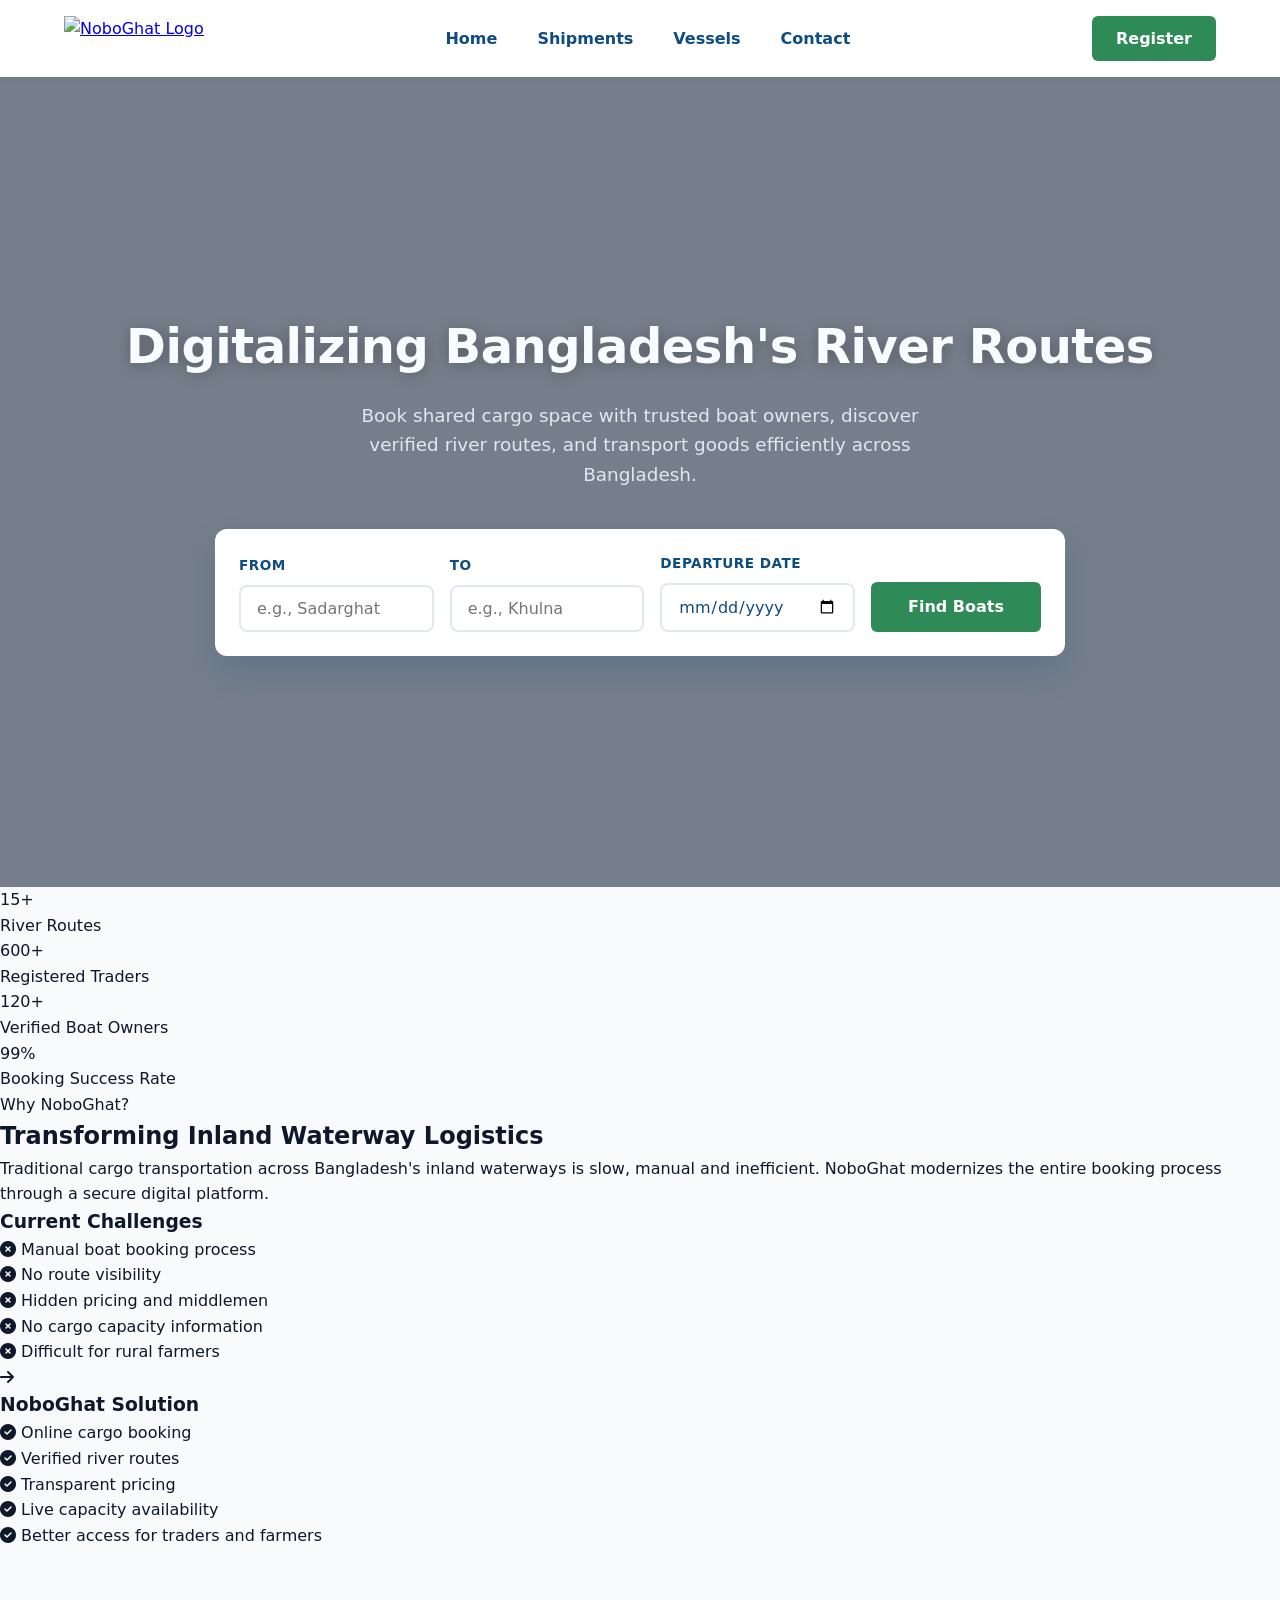
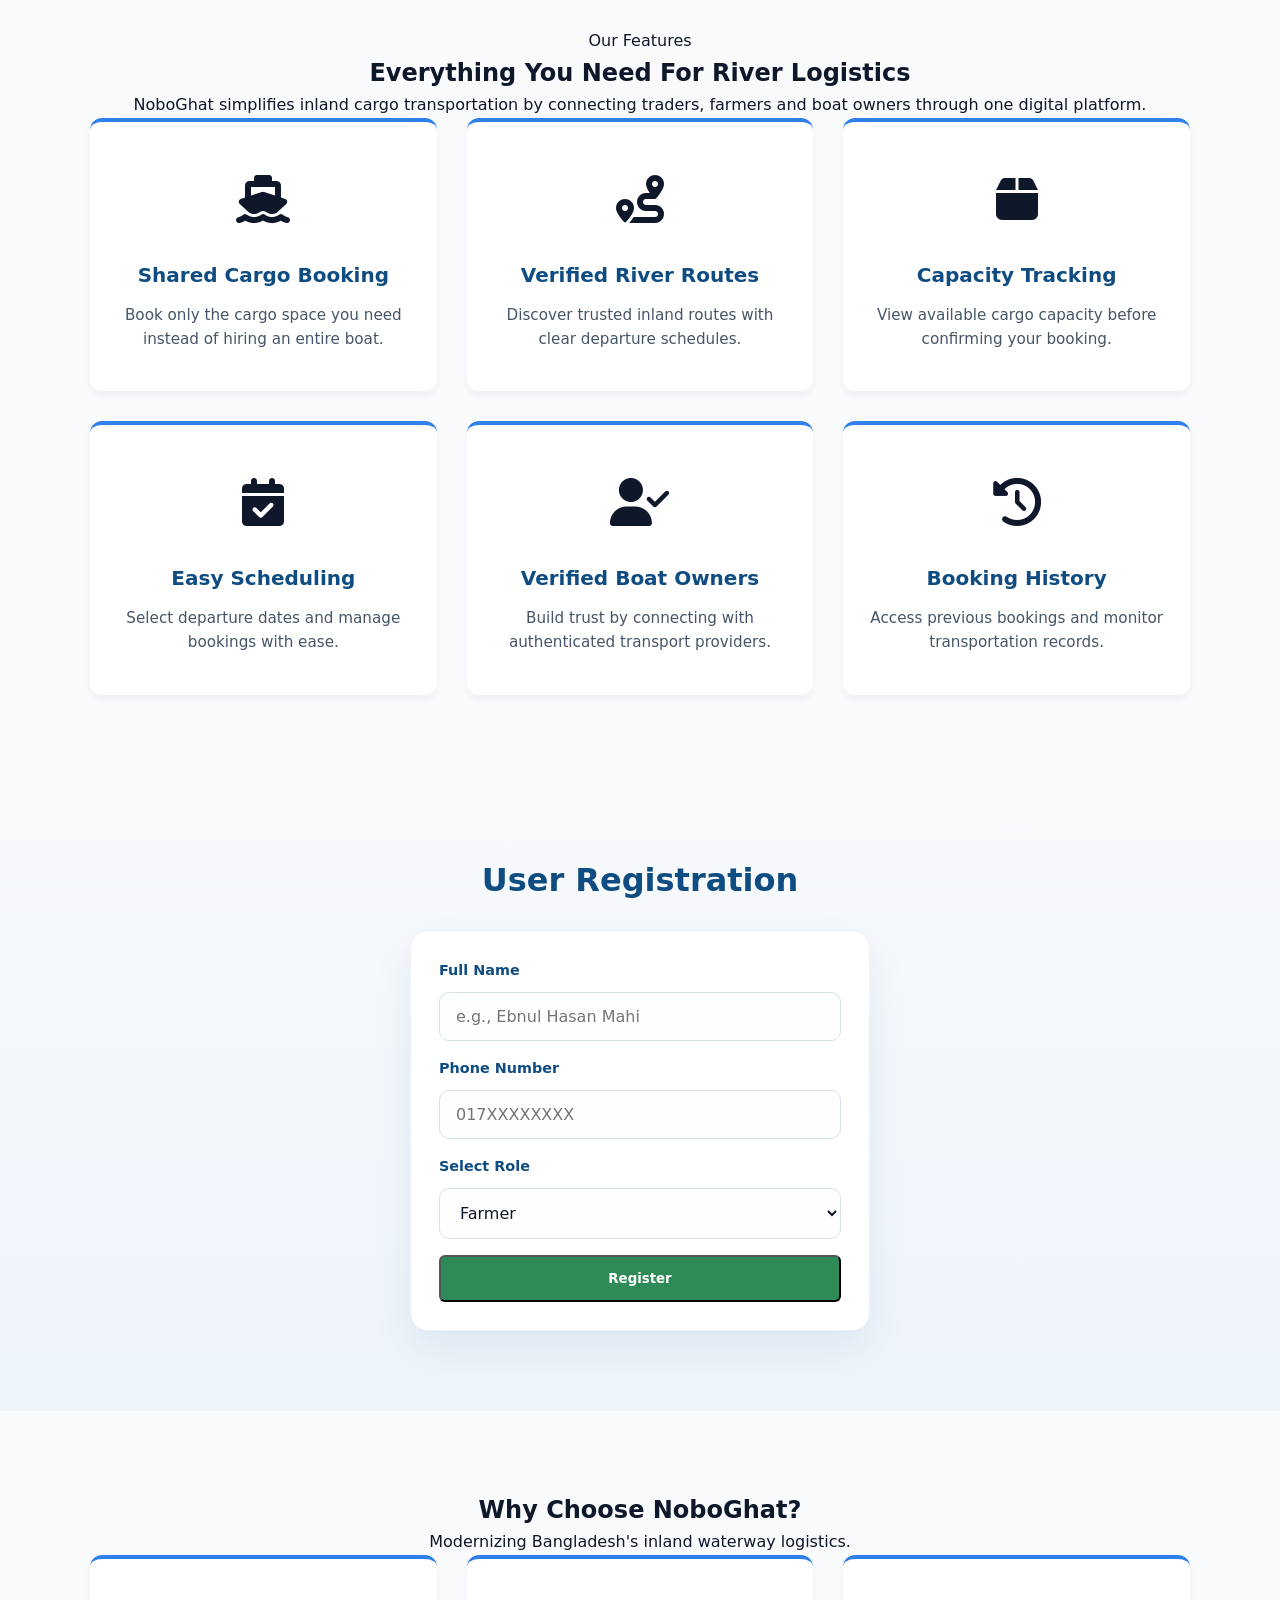
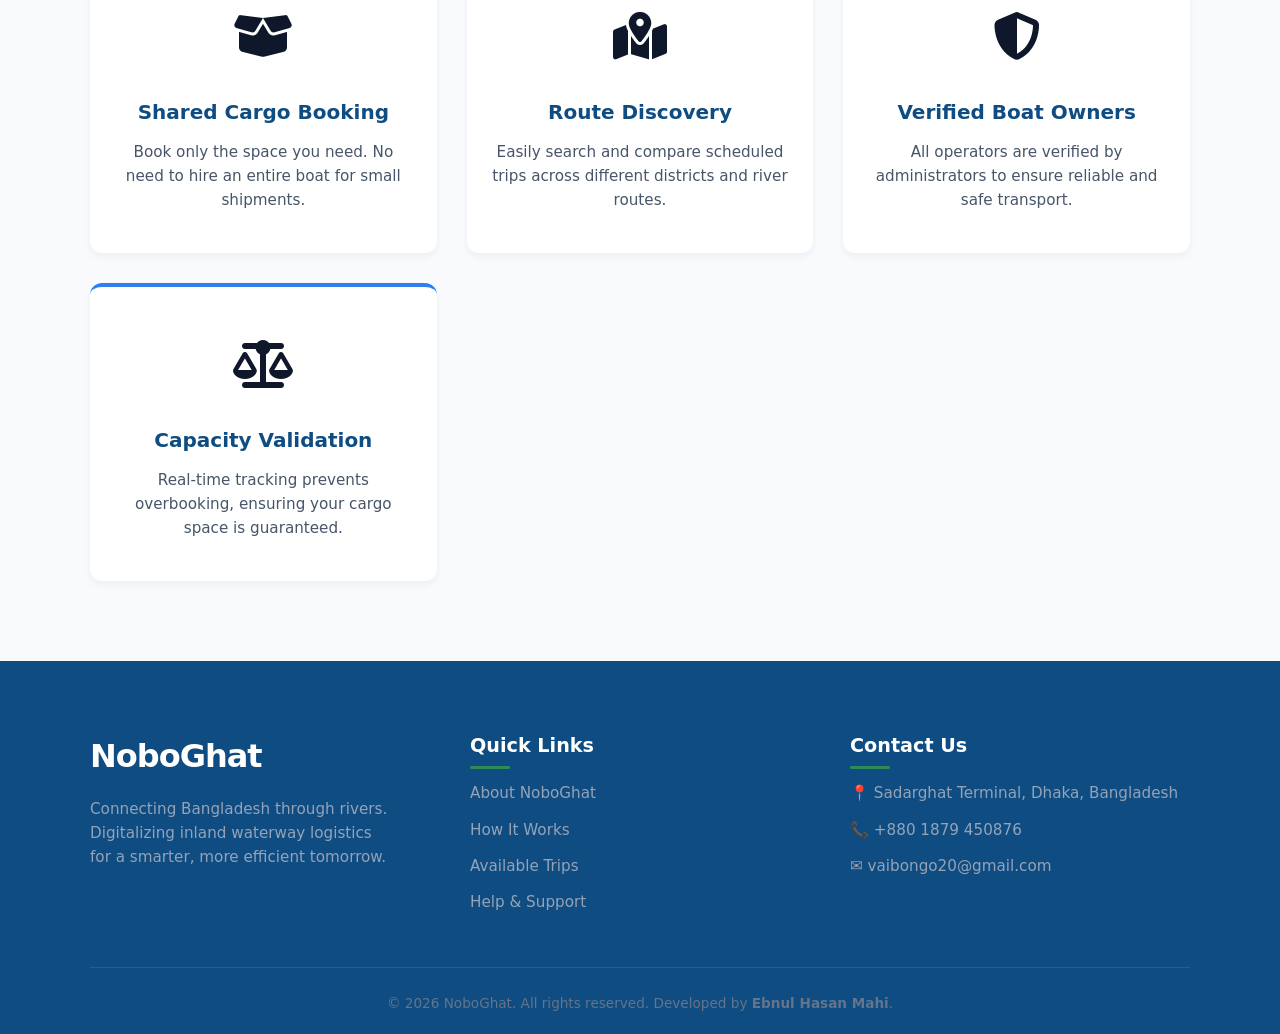
==== NoboGhat/frontend/index.html @ 307365b1 "Navbar mobile responsive" ====
<!DOCTYPE html>
<html lang="en">
    <head>
        <meta charset="utf-8">
        <meta name="viewport" content="width=device-width, initial-scale=1.0">
        <title>NoboGhat</title>
        <link rel="stylesheet" href="https://cdnjs.cloudflare.com/ajax/libs/font-awesome/6.7.2/css/all.min.css">
        <link rel="stylesheet" href="./assets/css/style.css">
        <link rel="stylesheet" href="./assets/css/responsive.css">
        <link rel="stylesheet" href="./assets/css/statistics.css">
        <link rel="stylesheet" href="assets/css/problem.css">
        <link rel="stylesheet" href="assets/css/features.css">
        <link rel="stylesheet" href="assets/css/registration.css">
    </head>
    <body>
        <nav class="navbar">
            <a href="#" class="logo-link">
                <img src="./assets/images/illustrations/noboghat-svg.svg" alt="NoboGhat Logo" class="logo">
            </a>
            
            <ul class="nav-links">
                <li><a href="index.html">Home</a></li>
                <li><a href="pages/routes.html">Shipments</a></li>
                <li><a href="pages/routes.html">Vessels</a></li>
                <li><a href="#contact">Contact</a></li>
            </ul>

            <a href="#register" class="btn-primary">Register</a>

            <div class="hamburger">
                <span class="bar"></span>
                <span class="bar"></span>
                <span class="bar"></span>
            </div>
        </nav>

        <!-- Hero Section with Route Search -->
        <header class="hero">
            <div class="hero-content">
                <h1>Digitalizing Bangladesh's River Routes</h1>
                <p>
                Book shared cargo space with trusted boat owners,
                discover verified river routes,
                and transport goods efficiently across Bangladesh.
                </p>
                
                <!-- Search Route Box -->
                <form class="route-search-form" action="#" method="GET">
                    <div class="input-group">
                        <label for="source">From</label>
                        <input type="text" id="source" placeholder="e.g., Sadarghat">
                    </div>
                    <div class="input-group">
                        <label for="destination">To</label>
                        <input type="text" id="destination" placeholder="e.g., Khulna">
                    </div>
                    <div class="input-group">
                        <label for="date">Departure Date</label>
                        <input type="date" id="date">
                    </div>
                    <button type="submit" class="btn-primary">Find Boats</button>
                </form>
            </div>
        </header>

        <!-- ===============================
            Statistics Section
        ================================ -->
        <section class="statistics-section">

            <div class="container">

                <div class="stat-card">
                    <div class="stat-number">15+</div>
                    <p class="stat-title">River Routes</p>
                </div>

                <div class="stat-card">
                    <div class="stat-number">600+</div>
                    <p class="stat-title">Registered Traders</p>
                </div>

                <div class="stat-card">
                    <div class="stat-number">120+</div>
                    <p class="stat-title">Verified Boat Owners</p>
                </div>

                <div class="stat-card">
                    <div class="stat-number">99%</div>
                    <p class="stat-title">Booking Success Rate</p>
                </div>

            </div>

        </section>

        <!-- ==========================================
            Problem & Solution Section
        ========================================== -->

        <section class="problem-section">

            <div class="container">

                <div class="section-header">

                    <p class="section-subtitle">
                        Why NoboGhat?
                    </p>

                    <h2 class="section-title">
                        Transforming Inland Waterway Logistics
                    </h2>

                    <p class="section-description">
                        Traditional cargo transportation across Bangladesh's inland waterways is slow,
                        manual and inefficient. NoboGhat modernizes the entire booking process through
                        a secure digital platform.
                    </p>

                </div>

                <div class="problem-grid">

                    <div class="problem-card">

                        <h3>Current Challenges</h3>

                        <ul class="problem-list">

                            <li>
                                <i class="fa-solid fa-circle-xmark"></i>
                                Manual boat booking process
                            </li>

                            <li>
                                <i class="fa-solid fa-circle-xmark"></i>
                                No route visibility
                            </li>

                            <li>
                                <i class="fa-solid fa-circle-xmark"></i>
                                Hidden pricing and middlemen
                            </li>

                            <li>
                                <i class="fa-solid fa-circle-xmark"></i>
                                No cargo capacity information
                            </li>

                            <li>
                                <i class="fa-solid fa-circle-xmark"></i>
                                Difficult for rural farmers
                            </li>

                        </ul>

                    </div>

                    <div class="arrow-box">

                        <i class="fa-solid fa-arrow-right"></i>

                    </div>

                    <div class="solution-card">

                        <h3>NoboGhat Solution</h3>

                        <ul class="solution-list">

                            <li>
                                <i class="fa-solid fa-circle-check"></i>
                                Online cargo booking
                            </li>

                            <li>
                                <i class="fa-solid fa-circle-check"></i>
                                Verified river routes
                            </li>

                            <li>
                                <i class="fa-solid fa-circle-check"></i>
                                Transparent pricing
                            </li>

                            <li>
                                <i class="fa-solid fa-circle-check"></i>
                                Live capacity availability
                            </li>

                            <li>
                                <i class="fa-solid fa-circle-check"></i>
                                Better access for traders and farmers
                            </li>

                        </ul>

                    </div>

                </div>

            </div>

        </section>

        <!-- ==========================================
            Features Section
        ========================================== -->

        <section class="features-section">

            <div class="container">

                <div class="section-header">

                    <p class="section-subtitle">
                        Our Features
                    </p>

                    <h2 class="section-title">
                        Everything You Need For River Logistics
                    </h2>

                    <p class="section-description">

                        NoboGhat simplifies inland cargo transportation by
                        connecting traders, farmers and boat owners through
                        one digital platform.

                    </p>

                </div>

                <div class="features-grid">

                    <div class="feature-card">

                        <div class="feature-icon">
                            <i class="fa-solid fa-ship"></i>
                        </div>

                        <h3>Shared Cargo Booking</h3>

                        <p>
                            Book only the cargo space you need instead of hiring an entire boat.
                        </p>

                    </div>

                    <div class="feature-card">

                        <div class="feature-icon">
                            <i class="fa-solid fa-route"></i>
                        </div>

                        <h3>Verified River Routes</h3>

                        <p>
                            Discover trusted inland routes with clear departure schedules.
                        </p>

                    </div>

                    <div class="feature-card">

                        <div class="feature-icon">
                            <i class="fa-solid fa-box"></i>
                        </div>

                        <h3>Capacity Tracking</h3>

                        <p>
                            View available cargo capacity before confirming your booking.
                        </p>

                    </div>

                    <div class="feature-card">

                        <div class="feature-icon">
                            <i class="fa-solid fa-calendar-check"></i>
                        </div>

                        <h3>Easy Scheduling</h3>

                        <p>
                            Select departure dates and manage bookings with ease.
                        </p>

                    </div>

                    <div class="feature-card">

                        <div class="feature-icon">
                            <i class="fa-solid fa-user-check"></i>
                        </div>

                        <h3>Verified Boat Owners</h3>

                        <p>
                            Build trust by connecting with authenticated transport providers.
                        </p>

                    </div>

                    <div class="feature-card">

                        <div class="feature-icon">
                            <i class="fa-solid fa-clock-rotate-left"></i>
                        </div>

                        <h3>Booking History</h3>

                        <p>
                            Access previous bookings and monitor transportation records.
                        </p>

                    </div>

                </div>

            </div>

        </section>

         <!-- Messy, hard-to-maintain HTML -->
        <!-- Clean, semantic, and modular HTML -->
        <section id="register" class="registration-section">
            <h2>User Registration</h2>
            
            <form id="registrationForm" class="registration-form">
                
                <label for="regName">Full Name</label>
                <input type="text" id="regName" placeholder="e.g., Ebnul Hasan Mahi" required>
                
                <label for="regPhone">Phone Number</label>
                <input type="tel" id="regPhone" placeholder="017XXXXXXXX" required>
                
                <label for="regRole">Select Role</label>
                <select id="regRole">
                    <option value="farmer">Farmer</option>
                    <option value="trader">Trader</option>
                    <option value="owner">Boat Owner</option>
                </select>
                
                <button type="submit" class="btn btn-primary">Register</button>
            </form>
        </section>
            <!-- Features Section -->
                <!-- Unified Features Section -->
        <section id="features" class="features-section">
            <div class="container">
                <h2>Why Choose NoboGhat?</h2>
                <p class="section-subtitle">Modernizing Bangladesh's inland waterway logistics.</p>
                
                <div class="features-grid">
                    
                    <!-- Feature 1 -->
                    <div class="feature-card">
                        <div class="feature-icon">
                            <i class="fas fa-box-open"></i>
                        </div>
                        <h3>Shared Cargo Booking</h3>
                        <p>Book only the space you need. No need to hire an entire boat for small shipments.</p>
                    </div>

                    <!-- Feature 2 -->
                    <div class="feature-card">
                        <div class="feature-icon">
                            <i class="fas fa-map-marked-alt"></i>
                        </div>
                        <h3>Route Discovery</h3>
                        <p>Easily search and compare scheduled trips across different districts and river routes.</p>
                    </div>

                    <!-- Feature 3 -->
                    <div class="feature-card">
                        <div class="feature-icon">
                            <i class="fas fa-shield-alt"></i>
                        </div>
                        <h3>Verified Boat Owners</h3>
                        <p>All operators are verified by administrators to ensure reliable and safe transport.</p>
                    </div>

                    <!-- Feature 4 -->
                    <div class="feature-card">
                        <div class="feature-icon">
                            <i class="fas fa-balance-scale"></i>
                        </div>
                        <h3>Capacity Validation</h3>
                        <p>Real-time tracking prevents overbooking, ensuring your cargo space is guaranteed.</p>
                    </div>

                </div>
            </div>
        </section>
        <!-- Footer Section -->
        <footer id="contact" class="site-footer">
            <div class="footer-container">
                <div class="footer-brand">
                    <h2>NoboGhat</h2>
                    <p>Connecting Bangladesh through rivers. Digitalizing inland waterway logistics for a smarter, more efficient tomorrow.</p>
                </div>
                
                <div class="footer-links">
                    <h3>Quick Links</h3>
                    <ul>
                        <li><a href="pages/about.html">About NoboGhat</a></li>
                        <li><a href="#features">How It Works</a></li>
                        <li><a href="pages/routes.html">Available Trips</a></li>
                        <li><a href="mailto:vaibongo20@gmail.com">Help &amp; Support</a></li>
                    </ul>
                </div>
                
                <div class="footer-contact">
                    <h3>Contact Us</h3>
                    <p>📍 Sadarghat Terminal, Dhaka, Bangladesh</p>
                    <p>📞 +880 1879 450876</p>
                    <p>✉️ vaibongo20@gmail.com</p>
                </div>
            </div>
            
            <div class="footer-bottom">
                <p>&copy; 2026 NoboGhat. All rights reserved. Developed by <span id="Mahi">Ebnul Hasan Mahi</span>.</p>
            </div>
        </footer>

        <script src="./assets/js/api.js"></script>
        <script src="./assets/js/main.js"></script>
        <script src="./assets/js/navbar.js"></script>
    </body>
</html>
---- NoboGhat/frontend/assets/css/style.css ----
:root {
    --deep-navy: #0F4C81;
    --river-blue: #2F80ED;
    --bd-green: #2E8B57;
}

* {
    margin: 0;
    padding: 0;
    box-sizing: border-box;
    font-family: system-ui, -apple-system, sans-serif;
}

body {
    background-color: #F8FAFC;
    color: #0f172a;
    line-height: 1.6;
}

.navbar {
    display: flex;
    justify-content: space-between;
    align-items: center;
    padding: 1rem 5%;
    background-color: #ffffff;
    box-shadow: 0 4px 6px rgba(15, 76, 129, 0.05);
    position: sticky;
    top: 0;
    z-index: 100;
}

.logo {
    height: 45px;
    display: block;
}

.nav-links {
    display: flex;
    list-style: none;
    gap: 2.5rem;
}

.nav-links a {
    text-decoration: none;
    color: var(--deep-navy);
    font-weight: 600;
    font-size: 1rem;
    transition: color 0.3s ease;
}

.nav-links a:hover {
    color: var(--river-blue);
}

.btn-primary {
    background-color: var(--bd-green);
    color: #ffffff;
    padding: 0.6rem 1.5rem;
    text-decoration: none;
    border-radius: 6px;
    font-weight: bold;
    transition: all 0.3s ease;
}

.btn-primary:hover {
    background-color: #246e45;
    transform: translateY(-1px);
}

.hamburger {
    display: none;
    cursor: pointer;
    flex-direction: column;
    gap: 5px;
}

.bar {
    width: 25px;
    height: 3px;
    background-color: var(--deep-navy);
    transition: all 0.3s ease;
    border-radius: 2px;
}

/* Mobile Responsive Design */
@media (max-width: 768px) {
    .nav-links {
        display: none;
        flex-direction: column;
        position: absolute;
        top: 75px;
        left: 0;
        width: 100%;
        background-color: #ffffff;
        text-align: center;
        padding: 1.5rem 0;
        box-shadow: 0 10px 15px rgba(15, 76, 129, 0.05);
        gap: 1.5rem;
    }
    
    .nav-links.active {
        display: flex;
    }

    .btn-primary {
        display: none;
    }

    .hamburger {
        display: flex;
    }
}

/* =========================================
   8. Hero Section
   ========================================= */
.hero{
    position: relative;
    min-height: 90vh;
    display:flex;
    align-items:center;
    justify-content:center;
    text-align:center;
    padding:100px 5%;
    color:#fff;
    background:

        linear-gradient(
            rgba(10,25,45,.55),
            rgba(10,25,45,.55)
        ),
        url("../images/hero/hero.png"); 
    background-size:cover;
    background-position:center;
    background-repeat:no-repeat;
    overflow:hidden;
}

.hero-content h1 {
    font-size: 3rem;
    margin-bottom: 16px;
    letter-spacing: -0.5px;
    color: #f8fbff;
    text-shadow: 0 2px 16px rgba(0, 0, 0, 0.28);
}

.hero-content p {
    font-size: 1.15rem;
    margin-bottom: 40px;
    color: #e2e8f0;
    max-width: 600px;
    margin-left: auto;
    margin-right: auto;
    line-height: 1.6;
}

/* =========================================
   9. Route Search Form
   ========================================= */
.route-search-form {
    background: #ffffff;
    padding: 24px;
    border-radius: 12px;
    display: flex;
    gap: 16px;
    align-items: flex-end;
    box-shadow: 0 16px 32px rgba(15, 76, 129, 0.2);
    max-width: 850px;
    margin: 0 auto;
    flex-wrap: wrap;
}

.input-group {
    display: flex;
    flex-direction: column;
    text-align: left;
    flex: 1;
    min-width: 180px;
}

.input-group label {
    color: var(--deep-navy);
    font-size: 0.85rem;
    font-weight: 700;
    margin-bottom: 8px;
    text-transform: uppercase;
    letter-spacing: 0.5px;
}

.input-group input {
    padding: 12px 16px;
    border: 2px solid #e2e8f0;
    border-radius: 8px;
    font-size: 1rem;
    color: var(--deep-navy);
    outline: none;
    transition: border-color 0.3s;
}

.input-group input:focus {
    border-color: var(--river-blue);
}

.route-search-form .btn-primary {
    padding: 14px 28px;
    height: 50px; /* Matches input heights perfectly */
    border: none;
    cursor: pointer;
    font-size: 1rem;
    display: inline-flex;
    align-items: center;
    justify-content: center;
    min-width: 170px;
}

/* Hero Mobile Responsive Rules */
@media (max-width: 768px) {
    .hero {
        padding: 60px 5%;
    }

    .hero-content h1 {
        font-size: 2.2rem;
    }

    .route-search-form {
        flex-direction: column;
        align-items: stretch;
        padding: 20px;
        background:rgba(255,255,255,.12);
        -webkit-backdrop-filter:blur(18px);
        backdrop-filter:blur(18px);
        border:1px solid rgba(255,255,255,.25);
    }

    .route-search-form .btn-primary {
        margin-top: 10px;
        width: 100%;
        min-width: 0;
    }
}

/* =========================================
   10. Features Section
   ========================================= */
.features-section {
    padding: 80px 5%;
    background-color: #F8FAFC; /* Matches your body background */
    text-align: center;
}

.features-header {
    margin-bottom: 50px;
}

.features-header h2 {
    color: var(--deep-navy);
    font-size: 2.2rem;
    margin-bottom: 12px;
}

.features-header p {
    color: #64748B;
    font-size: 1.1rem;
    max-width: 600px;
    margin: 0 auto;
    line-height: 1.5;
}

.features-grid {
    display: grid;
    /* Auto-fit grid handles mobile responsiveness automatically */
    grid-template-columns: repeat(auto-fit, minmax(280px, 1fr));
    gap: 30px;
    max-width: 1100px;
    margin: 0 auto;
}

.feature-card {
    background: #ffffff;
    padding: 40px 24px;
    border-radius: 12px;
    box-shadow: 0 4px 6px rgba(15, 76, 129, 0.05);
    transition: transform 0.3s ease, box-shadow 0.3s ease;
    border-top: 4px solid var(--river-blue);
    text-align: center;
}

.feature-card:hover {
    transform: translateY(-5px);
    box-shadow: 0 12px 24px rgba(15, 76, 129, 0.1);
}

.feature-icon {
    font-size: 3rem;
    margin-bottom: 20px;
}

.feature-card h3 {
    color: var(--deep-navy);
    font-size: 1.25rem;
    margin-bottom: 12px;
}

.feature-card p {
    color: #475569;
    line-height: 1.6;
    font-size: 0.95rem;
}

/* =========================================
   11. Footer Section
   ========================================= */
.site-footer {
    background-color: var(--deep-navy);
    color: #e2e8f0;
    padding: 70px 5% 20px;
    font-size: 0.95rem;
}

.footer-container {
    display: grid;
    grid-template-columns: repeat(auto-fit, minmax(250px, 1fr));
    gap: 40px;
    max-width: 1100px;
    margin: 0 auto;
    border-bottom: 1px solid rgba(255, 255, 255, 0.1);
    padding-bottom: 40px;
}

.footer-brand h2 {
    color: #ffffff;
    font-size: 2rem;
    margin-bottom: 15px;
    letter-spacing: -1px;
}

.footer-brand p {
    line-height: 1.6;
    color: #94a3b8;
    max-width: 300px;
}

.footer-links h3,
.footer-contact h3 {
    color: #ffffff;
    font-size: 1.2rem;
    margin-bottom: 20px;
    position: relative;
}

/* Adds a small green accent line under the headers */
.footer-links h3::after,
.footer-contact h3::after {
    content: '';
    position: absolute;
    left: 0;
    bottom: -8px;
    width: 40px;
    height: 3px;
    background-color: var(--bd-green);
    border-radius: 2px;
}

.footer-links ul {
    list-style: none;
}

.footer-links ul li {
    margin-bottom: 12px;
}

.footer-links ul li a {
    color: #94a3b8;
    text-decoration: none;
    transition: color 0.3s ease, padding-left 0.3s ease;
}

.footer-links ul li a:hover {
    color: var(--river-blue);
    padding-left: 5px; /* Slight indent effect on hover */
}

.footer-contact p {
    margin-bottom: 12px;
    color: #94a3b8;
    display: flex;
    align-items: center;
    gap: 10px;
}

.footer-bottom {
    text-align: center;
    padding-top: 25px;
    color: #64748B;
    font-size: 0.85rem;
}

#Mahi   {
    font-weight: bold;
}


/* Admin UI - scoped so it doesn't affect the public pages */
body.admin-page {
    background-color: #f4f7f6;
    padding: 20px;
    color: #333;
    font-family: 'Segoe UI', Tahoma, Geneva, Verdana, sans-serif;
}

body.admin-page * {
    box-sizing: border-box;
    margin: 0;
    padding: 0;
}

body.admin-page h1 {
    margin-bottom: 20px;
    color: #2c3e50;
}

body.admin-page .dashboard-cards {
    display: grid;
    grid-template-columns: repeat(auto-fit, minmax(200px, 1fr));
    gap: 20px;
    margin-bottom: 40px;
}

body.admin-page .card {
    background: #ffffff;
    padding: 20px;
    border-radius: 8px;
    box-shadow: 0 2px 5px rgba(0,0,0,0.1);
    text-align: center;
    border-top: 4px solid #3498db;
}

body.admin-page .card h3 {
    font-size: 1.1rem;
    color: #7f8c8d;
    margin-bottom: 10px;
}

body.admin-page .card p {
    font-size: 1.5rem;
    font-weight: bold;
    color: #2c3e50;
}

@media (max-width: 600px) {
    body.admin-page .dashboard-cards {
        grid-template-columns: 1fr;
    }
}
---- NoboGhat/frontend/assets/css/registration.css ----
/* registration.css */

/* Target the outer section wrapper */
.registration-section {
    padding: 80px 5%;
    text-align: center;
    background: linear-gradient(180deg, #f8fafc 0%, #eef4fb 100%);
}

.registration-section h2 {
    color: var(--deep-navy);
    font-size: 2rem;
    margin-bottom: 24px;
}

/* Target the form container */
.registration-form {
    display: flex;
    flex-direction: column;
    max-width: 460px;
    margin: 0 auto;
    gap: 16px;
    text-align: left;
    background: #ffffff;
    padding: 28px;
    border-radius: 18px;
    box-shadow: 0 18px 40px rgba(15, 76, 129, 0.08);
    border: 1px solid rgba(15, 76, 129, 0.08);
}

/* Target the input fields and select dropdowns */
.registration-form input,
.registration-form select {
    padding: 14px 16px;
    font-size: 16px;
    border: 1px solid #d7e1ee;
    border-radius: 10px;
    background: #fdfefe;
    color: #0f172a;
}

/* Form label styling for accessibility */
.registration-form label {
    text-align: left;
    font-weight: bold;
    font-size: 0.9rem;
    margin-bottom: -6px;
    color: var(--deep-navy);
}

.registration-form .btn-primary {
    width: 100%;
    padding: 14px 18px;
    display: inline-flex;
    align-items: center;
    justify-content: center;
}

/* Keep the form submit button visible on mobile devices. */
@media (max-width: 768px) {
    .registration-form .btn-primary {
        display: inline-flex;
        width: 100%;
    }

    .registration-form {
        padding: 22px;
    }
}
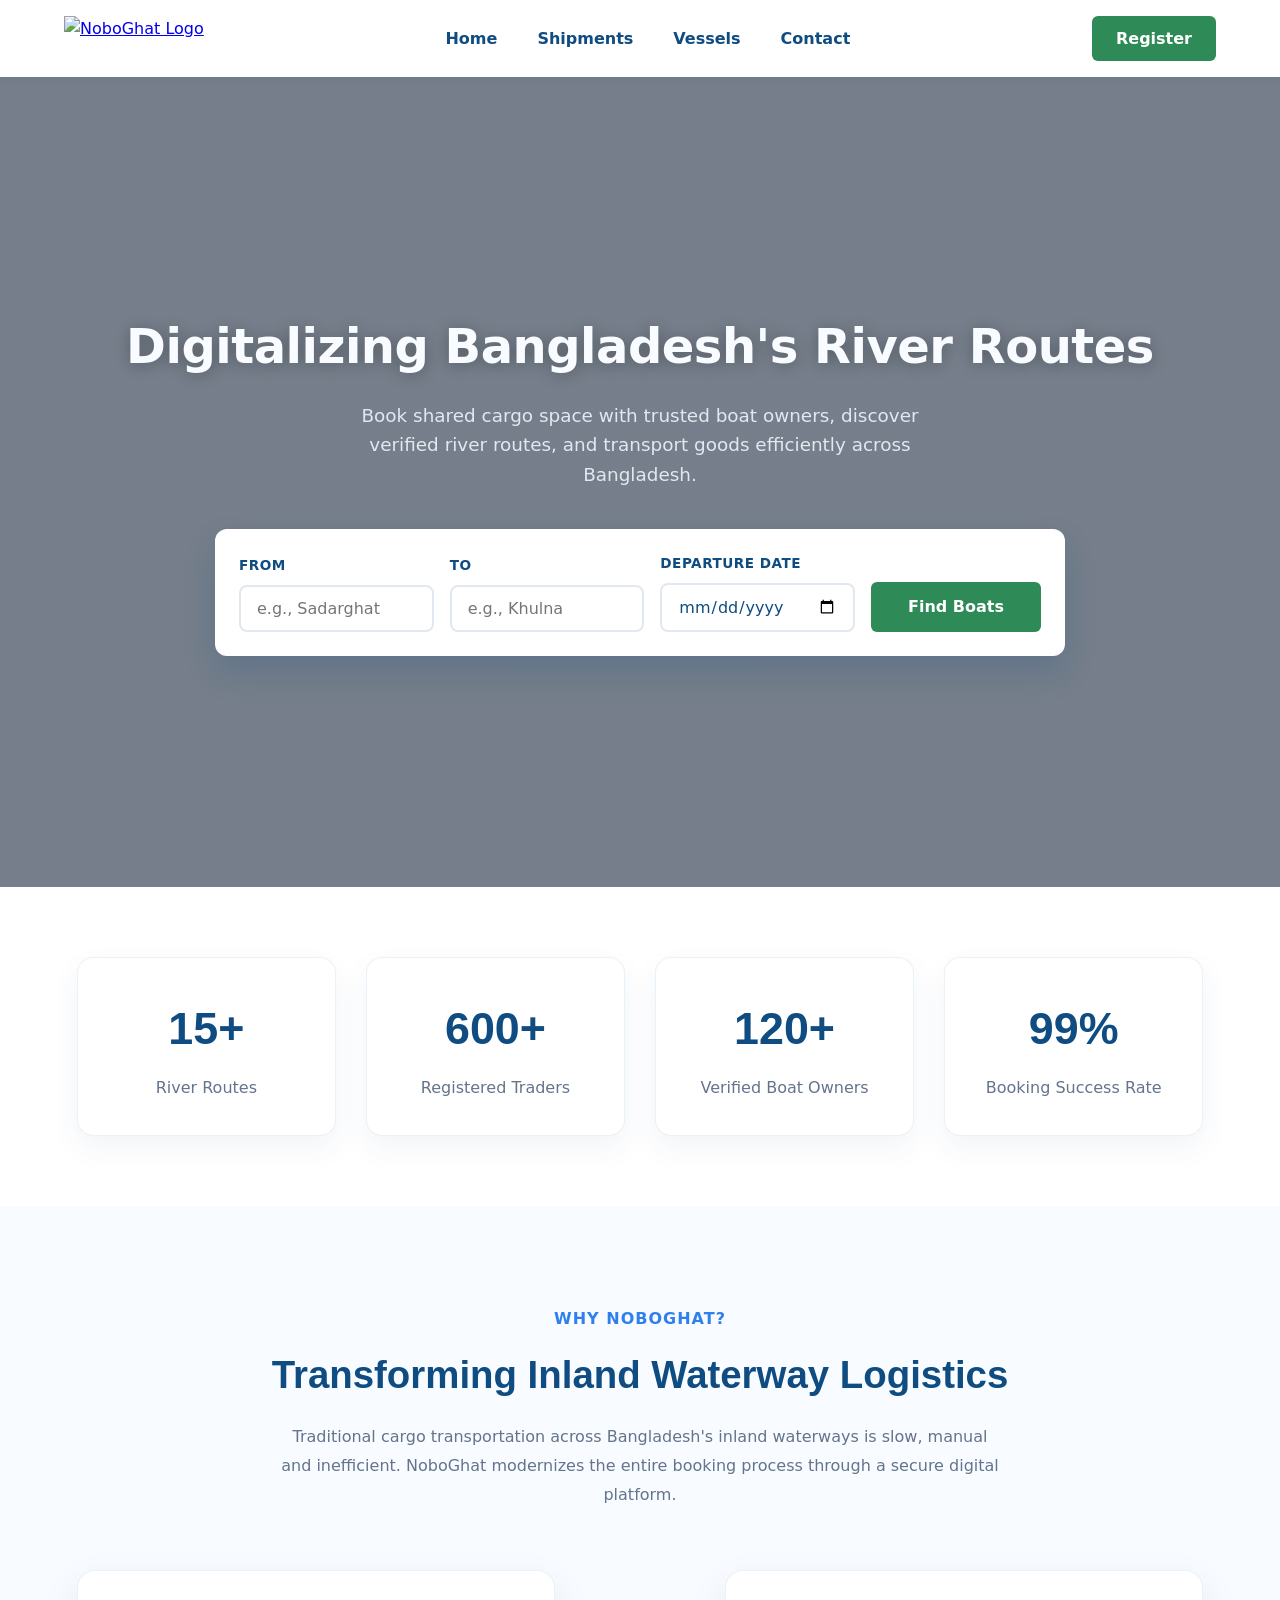
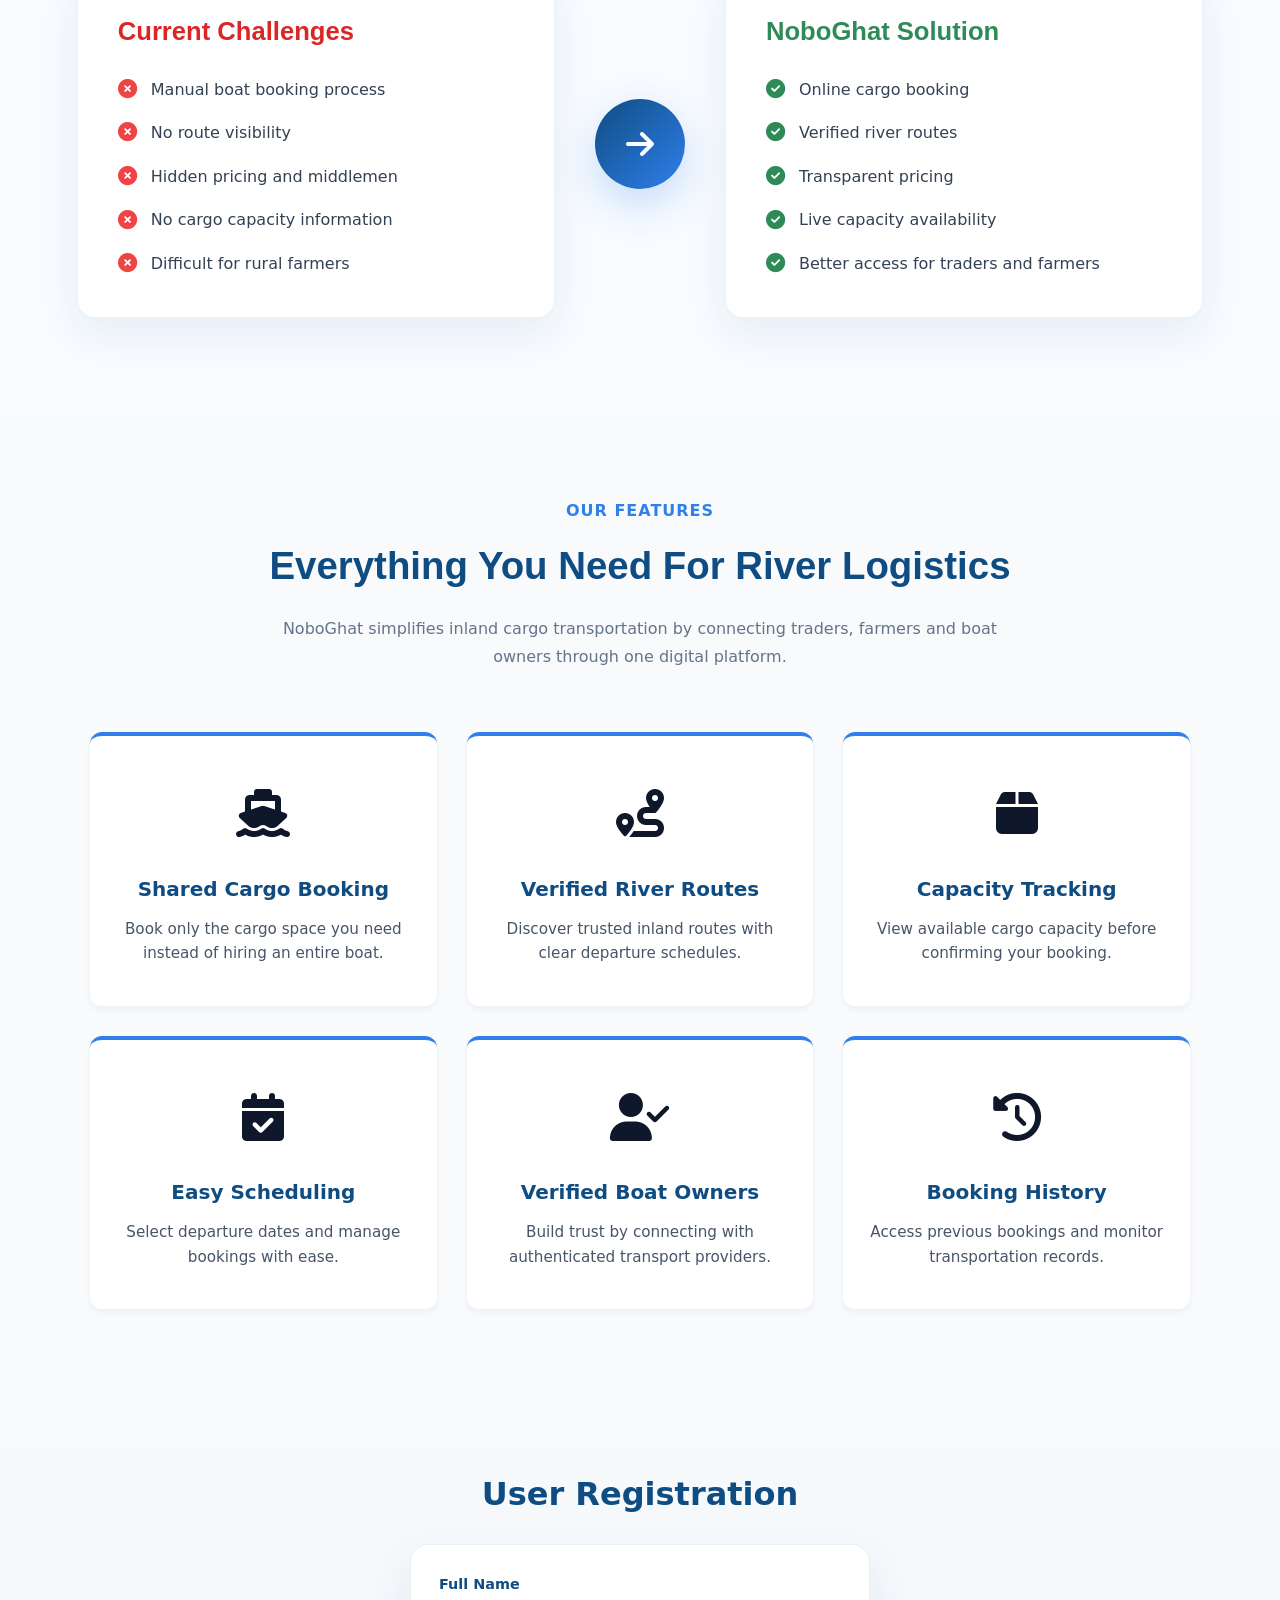
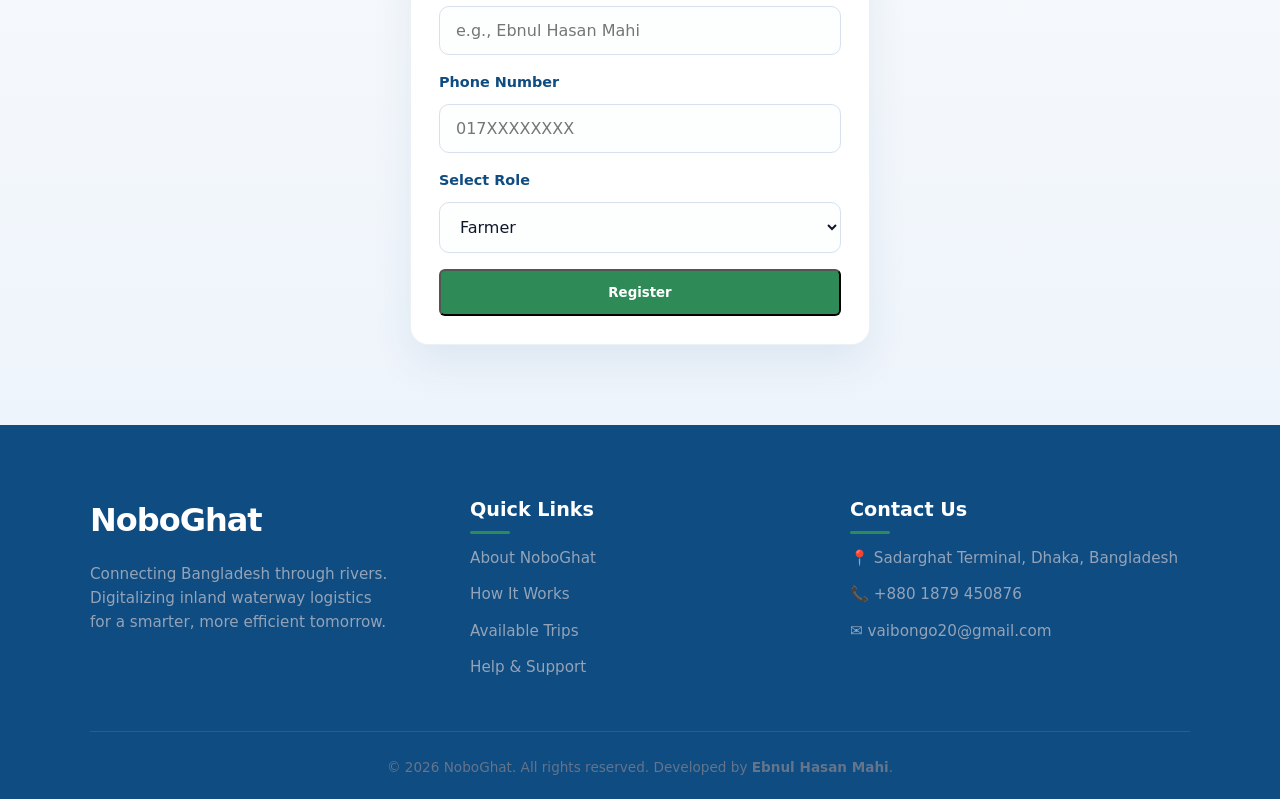
==== commit 3bba1157: "Merge pull request #2 from EHMahi9/appmod/java-upgrade-20260717145225 Appmod/java upgrade 2026071714" ====
--- a/NoboGhat/frontend/index.html
+++ b/NoboGhat/frontend/index.html
@@ -6,11 +6,11 @@
         <title>NoboGhat</title>
         <link rel="stylesheet" href="https://cdnjs.cloudflare.com/ajax/libs/font-awesome/6.7.2/css/all.min.css">
         <link rel="stylesheet" href="./assets/css/style.css">
-        <link rel="stylesheet" href="./assets/css/responsive.css">
         <link rel="stylesheet" href="./assets/css/statistics.css">
         <link rel="stylesheet" href="assets/css/problem.css">
         <link rel="stylesheet" href="assets/css/features.css">
         <link rel="stylesheet" href="assets/css/registration.css">
+        <link rel="stylesheet" href="./assets/css/responsive.css">
     </head>
     <body>
         <nav class="navbar">
@@ -324,8 +324,6 @@
 
         </section>
 
-         <!-- Messy, hard-to-maintain HTML -->
-        <!-- Clean, semantic, and modular HTML -->
         <section id="register" class="registration-section">
             <h2>User Registration</h2>
             
@@ -346,54 +344,6 @@
                 
                 <button type="submit" class="btn btn-primary">Register</button>
             </form>
-        </section>
-            <!-- Features Section -->
-                <!-- Unified Features Section -->
-        <section id="features" class="features-section">
-            <div class="container">
-                <h2>Why Choose NoboGhat?</h2>
-                <p class="section-subtitle">Modernizing Bangladesh's inland waterway logistics.</p>
-                
-                <div class="features-grid">
-                    
-                    <!-- Feature 1 -->
-                    <div class="feature-card">
-                        <div class="feature-icon">
-                            <i class="fas fa-box-open"></i>
-                        </div>
-                        <h3>Shared Cargo Booking</h3>
-                        <p>Book only the space you need. No need to hire an entire boat for small shipments.</p>
-                    </div>
-
-                    <!-- Feature 2 -->
-                    <div class="feature-card">
-                        <div class="feature-icon">
-                            <i class="fas fa-map-marked-alt"></i>
-                        </div>
-                        <h3>Route Discovery</h3>
-                        <p>Easily search and compare scheduled trips across different districts and river routes.</p>
-                    </div>
-
-                    <!-- Feature 3 -->
-                    <div class="feature-card">
-                        <div class="feature-icon">
-                            <i class="fas fa-shield-alt"></i>
-                        </div>
-                        <h3>Verified Boat Owners</h3>
-                        <p>All operators are verified by administrators to ensure reliable and safe transport.</p>
-                    </div>
-
-                    <!-- Feature 4 -->
-                    <div class="feature-card">
-                        <div class="feature-icon">
-                            <i class="fas fa-balance-scale"></i>
-                        </div>
-                        <h3>Capacity Validation</h3>
-                        <p>Real-time tracking prevents overbooking, ensuring your cargo space is guaranteed.</p>
-                    </div>
-
-                </div>
-            </div>
         </section>
         <!-- Footer Section -->
         <footer id="contact" class="site-footer">
--- a/NoboGhat/frontend/assets/css/style.css
+++ b/NoboGhat/frontend/assets/css/style.css
@@ -240,6 +240,51 @@
     }
 }
 
+@media (max-width: 576px) {
+    .hero {
+        padding: 50px 5%;
+        min-height: 80vh;
+    }
+
+    .hero-content h1 {
+        font-size: 1.7rem;
+    }
+
+    .hero-content p {
+        font-size: 0.95rem;
+        margin-bottom: 30px;
+    }
+
+    .route-search-form {
+        padding: 16px;
+        gap: 12px;
+    }
+
+    .route-search-form .input-group {
+        min-width: 0;
+    }
+
+    .route-search-form .input-group input {
+        padding: 10px 14px;
+        font-size: 0.95rem;
+    }
+
+    .route-search-form .input-group label {
+        font-size: 0.8rem;
+    }
+}
+
+@media (max-width: 400px) {
+    .hero-content h1 {
+        font-size: 1.4rem;
+    }
+
+    .hero {
+        min-height: 70vh;
+        padding: 40px 4%;
+    }
+}
+
 /* =========================================
    10. Features Section
    ========================================= */
--- a/NoboGhat/frontend/assets/css/statistics.css
+++ b/NoboGhat/frontend/assets/css/statistics.css
@@ -0,0 +1,89 @@
+/* ==========================================
+   Statistics Section
+========================================== */
+
+.statistics-section {
+
+    background: #ffffff;
+
+    padding: 70px 6%;
+
+}
+
+.statistics-section .container {
+
+    max-width: 1300px;
+
+    margin: auto;
+
+    display: grid;
+
+    grid-template-columns: repeat(4, 1fr);
+
+    gap: 30px;
+
+}
+
+.stat-card {
+
+    background: #ffffff;
+
+    border-radius: 16px;
+
+    padding: 35px 25px;
+
+    text-align: center;
+
+    transition: .35s ease;
+
+    border: 1px solid rgba(15,76,129,.08);
+
+    box-shadow: 0 12px 30px rgba(15,76,129,.06);
+
+}
+
+.stat-card:hover {
+
+    transform: translateY(-8px);
+
+    box-shadow: 0 20px 45px rgba(15,76,129,.12);
+
+}
+
+.stat-number {
+
+    font-family: "Poppins", sans-serif;
+
+    font-size: 2.8rem;
+
+    font-weight: 700;
+
+    color: var(--deep-navy);
+
+    margin-bottom: 10px;
+
+}
+
+.stat-title {
+
+    font-size: 1rem;
+
+    color: #64748b;
+
+    font-weight: 500;
+
+}
+
+@media (max-width: 576px) {
+    .statistics-section {
+        padding: 50px 4%;
+    }
+
+    .stat-number {
+        font-size: 2rem;
+    }
+
+    .stat-card {
+        padding: 25px 16px;
+    }
+}
--- a/NoboGhat/frontend/assets/css/problem.css
+++ b/NoboGhat/frontend/assets/css/problem.css
@@ -0,0 +1,207 @@
+/* ==========================================
+   Problem & Solution Section
+========================================== */
+
+.problem-section{
+    padding:100px 6%;
+    background:#f8fbff;
+}
+
+.problem-section .container{
+    max-width:1300px;
+    margin:auto;
+}
+
+.section-header{
+    text-align:center;
+    margin-bottom:60px;
+}
+
+.section-subtitle{
+    color:var(--river-blue);
+    font-size:1rem;
+    font-weight:600;
+    text-transform:uppercase;
+    letter-spacing:1px;
+    margin-bottom:12px;
+}
+
+.section-title{
+    font-family:"Poppins",sans-serif;
+    font-size:2.4rem;
+    color:var(--deep-navy);
+    margin-bottom:18px;
+}
+
+.section-description{
+    max-width:720px;
+    margin:auto;
+    color:#64748b;
+    line-height:1.8;
+}
+
+.problem-grid{
+    display:grid;
+    grid-template-columns:1fr auto 1fr;
+    gap:40px;
+    align-items:center;
+}
+
+.problem-card,
+.solution-card{
+
+    background:#ffffff;
+
+    border-radius:18px;
+
+    padding:40px;
+
+    box-shadow:0 15px 40px rgba(15,76,129,.08);
+
+    border:1px solid rgba(15,76,129,.08);
+}
+
+.problem-card h3{
+
+    color:#dc2626;
+
+    font-family:"Poppins",sans-serif;
+
+    margin-bottom:25px;
+
+    font-size:1.6rem;
+}
+
+.solution-card h3{
+
+    color:var(--bd-green);
+
+    font-family:"Poppins",sans-serif;
+
+    margin-bottom:25px;
+
+    font-size:1.6rem;
+}
+
+.problem-list,
+.solution-list{
+
+    list-style:none;
+
+    display:flex;
+
+    flex-direction:column;
+
+    gap:18px;
+}
+
+.problem-list li,
+.solution-list li{
+
+    display:flex;
+
+    align-items:center;
+
+    gap:14px;
+
+    font-size:1rem;
+
+    color:#334155;
+}
+
+.problem-list i{
+
+    color:#ef4444;
+
+    font-size:1.2rem;
+}
+
+.solution-list i{
+
+    color:var(--bd-green);
+
+    font-size:1.2rem;
+}
+
+.arrow-box{
+
+    width:90px;
+
+    height:90px;
+
+    display:flex;
+
+    justify-content:center;
+
+    align-items:center;
+
+    border-radius:50%;
+
+    background:linear-gradient(
+        135deg,
+        var(--deep-navy),
+        var(--river-blue)
+    );
+
+    color:#fff;
+
+    font-size:2rem;
+
+    box-shadow:0 15px 40px rgba(47,128,237,.25);
+}
+
+@media (max-width:576px){
+
+.problem-card,
+.solution-card{
+
+padding:28px;
+
+}
+
+.section-title{
+
+font-size:2rem;
+
+}
+
+}
+
+@media (max-width:400px){
+
+.problem-section{
+
+padding:60px 4%;
+
+}
+
+.section-title{
+
+font-size:1.5rem;
+
+}
+
+.problem-card,
+.solution-card{
+
+padding:20px;
+
+}
+
+.problem-grid{
+
+gap:20px;
+
+}
+
+.arrow-box{
+
+width:60px;
+
+height:60px;
+
+font-size:1.4rem;
+
+}
+
+}
--- a/NoboGhat/frontend/assets/css/responsive.css
+++ b/NoboGhat/frontend/assets/css/responsive.css
@@ -0,0 +1,132 @@
+/* ==============================
+   Statistics
+============================== */
+
+@media (max-width:992px){
+
+.statistics-section .container{
+
+grid-template-columns:repeat(2,1fr);
+
+}
+
+}
+
+@media (max-width:576px){
+
+.statistics-section .container{
+
+grid-template-columns:1fr;
+
+}
+
+}
+
+/* ==========================================
+   Problem Section
+========================================== */
+
+@media (max-width:992px){
+
+.problem-grid{
+
+grid-template-columns:1fr;
+
+}
+
+.arrow-box{
+
+margin:auto;
+
+transform:rotate(90deg);
+
+}
+
+}
+
+@media (max-width:768px){
+
+.problem-grid{
+    gap:20px;
+}
+
+.problem-card,
+.solution-card{
+    padding:28px;
+}
+
+.arrow-box{
+    width:64px;
+    height:64px;
+    font-size:1.3rem;
+}
+
+.problem-card h3,
+.solution-card h3{
+    font-size:1.3rem;
+}
+
+}
+
+@media (max-width:576px){
+
+.problem-card,
+.solution-card{
+    padding:24px 20px;
+}
+
+.section-title{
+    font-size:1.6rem;
+}
+
+.problem-grid{
+    gap:14px;
+}
+
+.arrow-box{
+    width:50px;
+    height:50px;
+    font-size:1.1rem;
+}
+
+.problem-list li,
+.solution-list li{
+    font-size:0.9rem;
+    gap:10px;
+}
+
+}
+
+@media (max-width:400px){
+
+.problem-section{
+    padding:50px 4%;
+}
+
+.problem-card,
+.solution-card{
+    padding:18px 14px;
+}
+
+.problem-card h3,
+.solution-card h3{
+    font-size:1.15rem;
+    margin-bottom:16px;
+}
+
+.problem-list,
+.solution-list{
+    gap:12px;
+}
+
+.problem-list li,
+.solution-list li{
+    font-size:0.85rem;
+    gap:8px;
+}
+
+.section-title{
+    font-size:1.3rem;
+}
+
+}
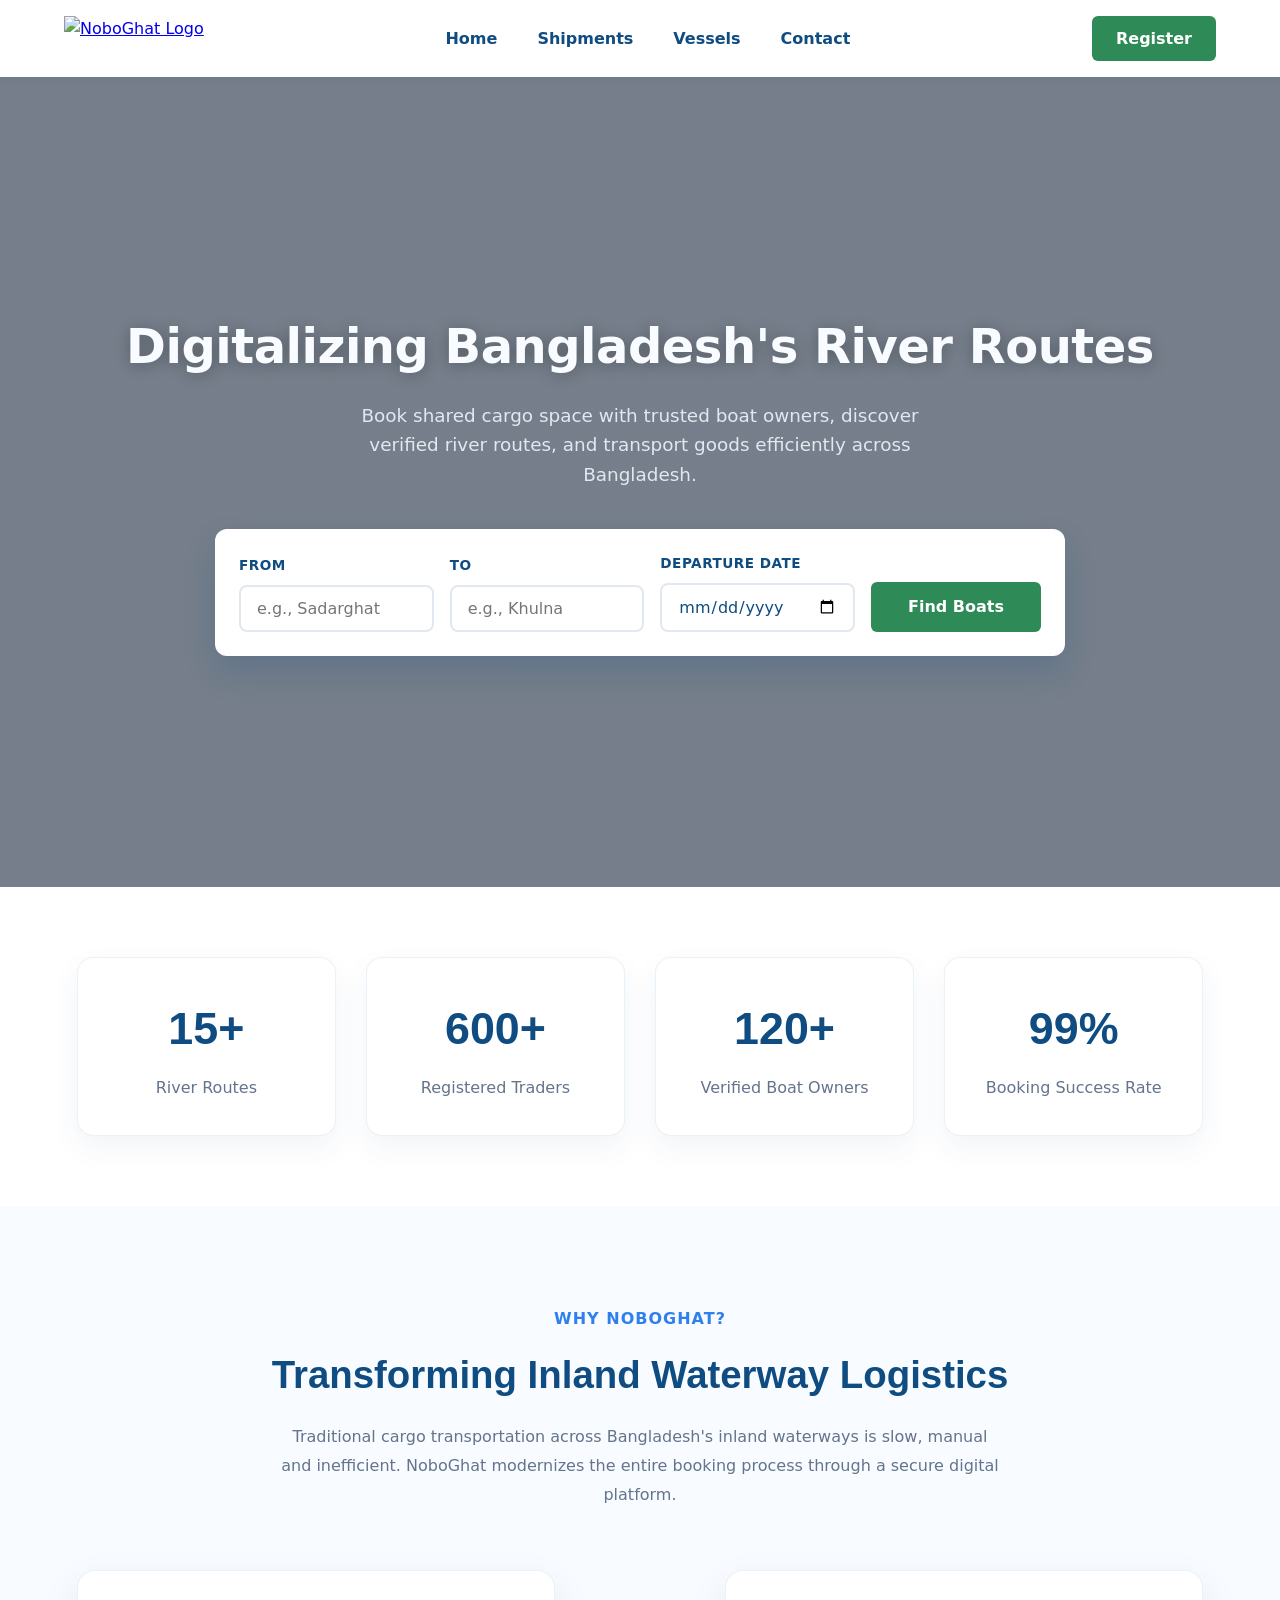
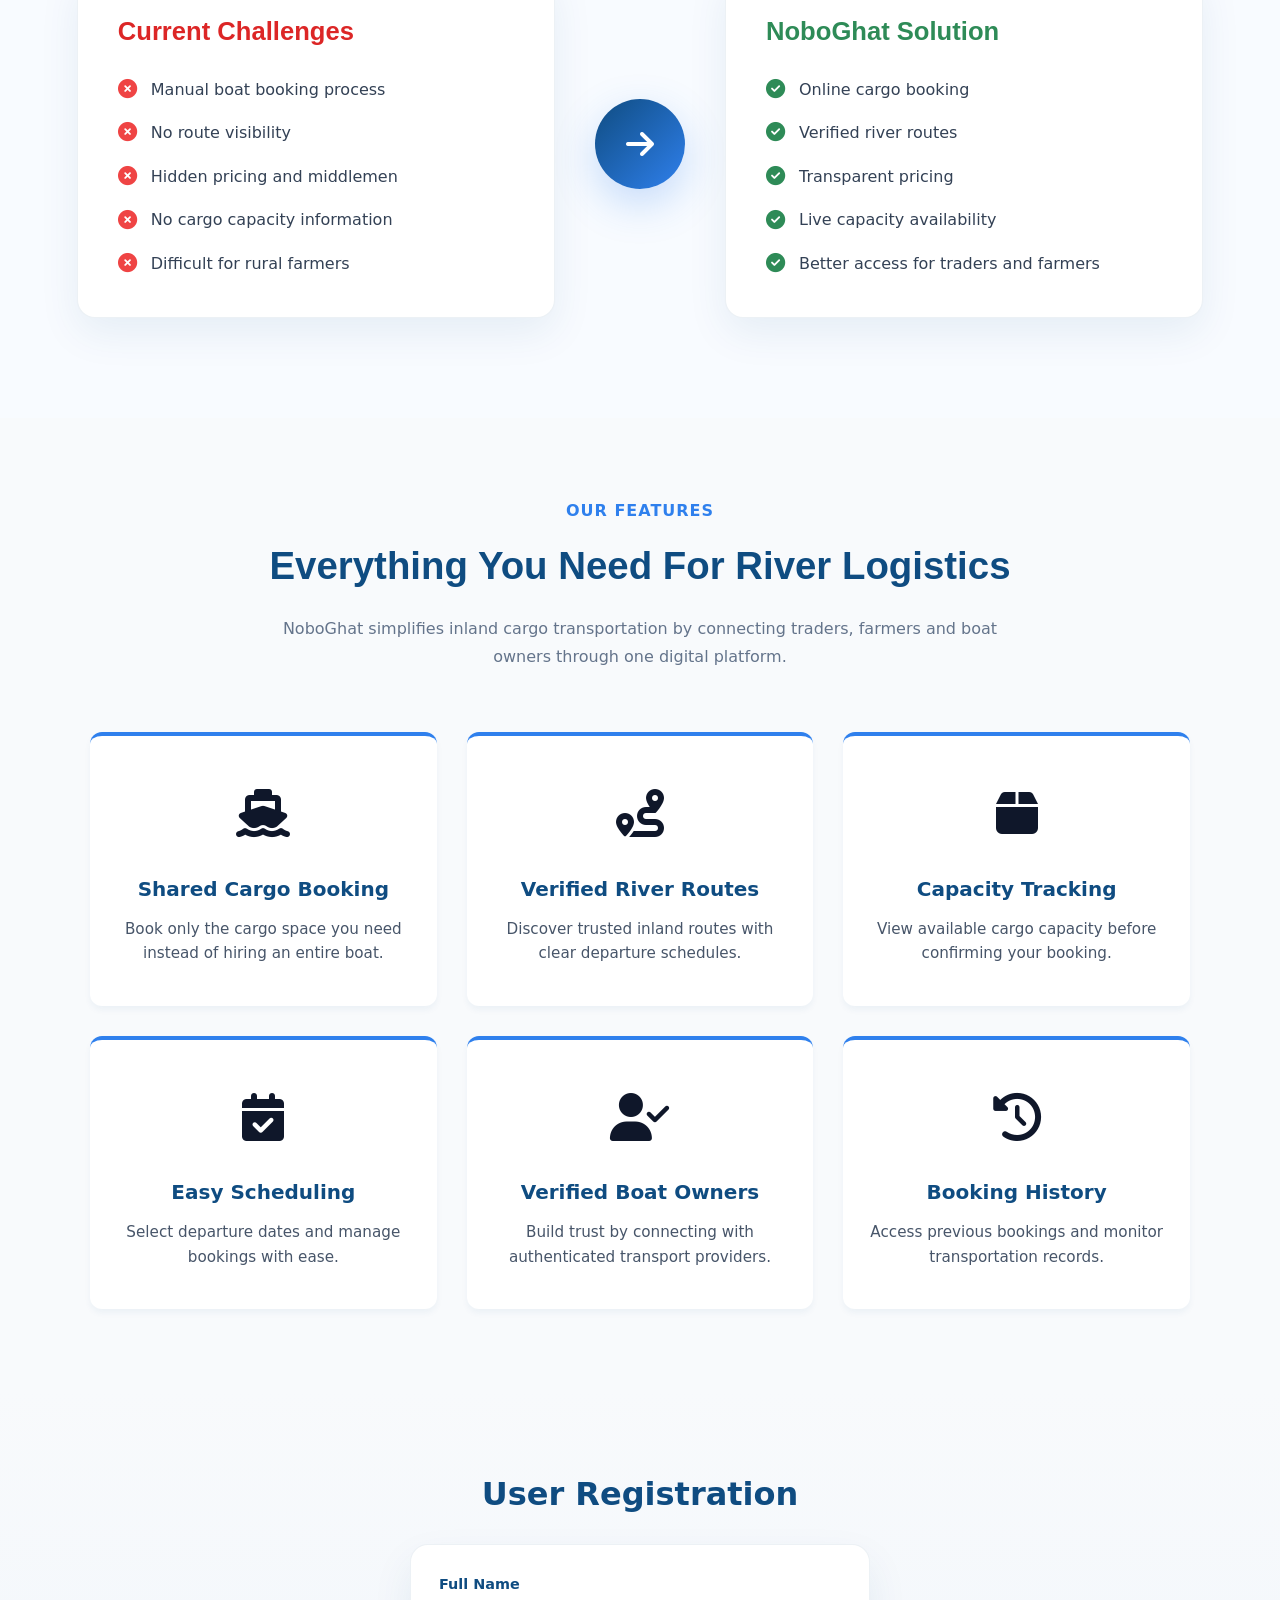
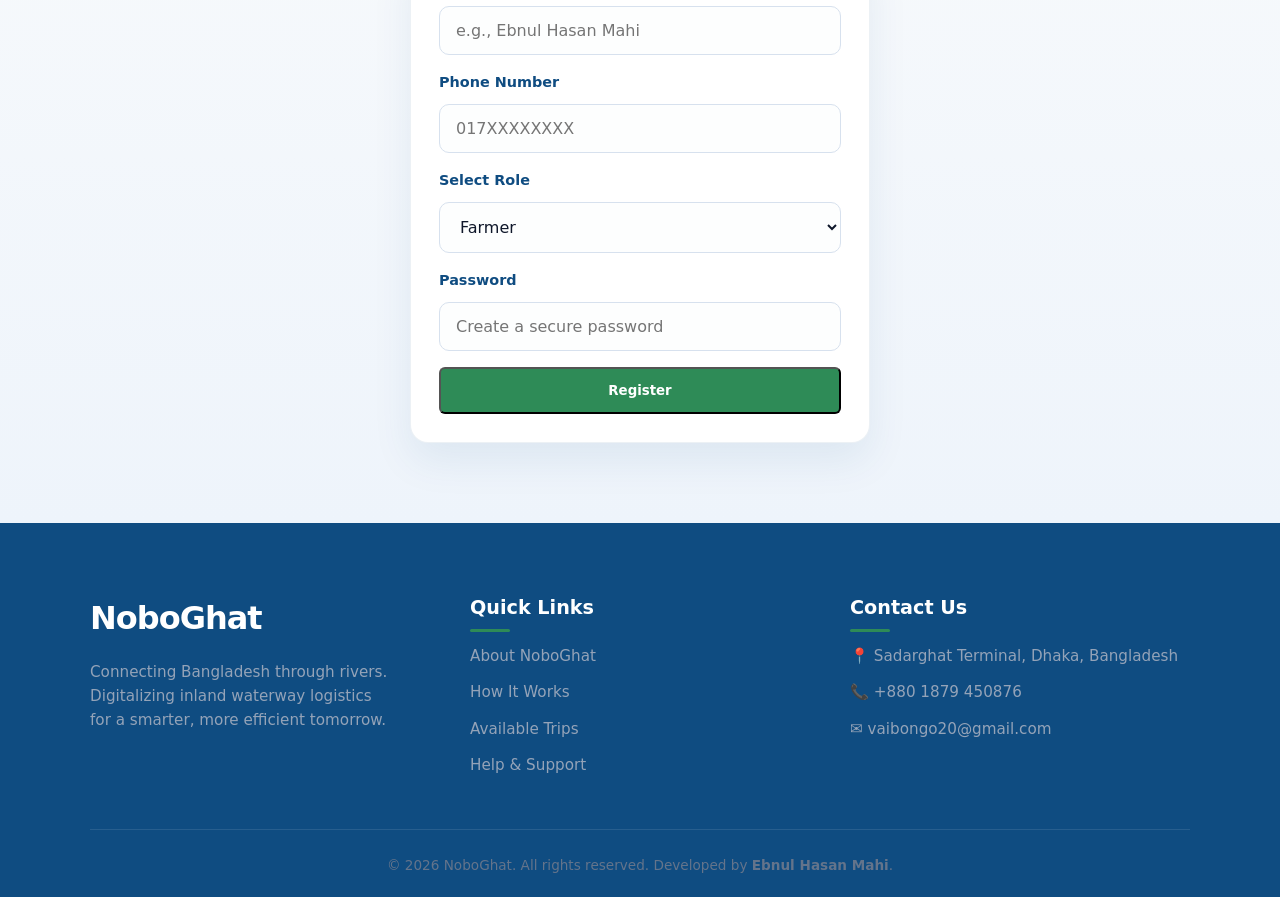
==== commit d45dca5c: "fix: ProfileController returns placeholder instead of null, index.html add password field to registr" ====
--- a/NoboGhat/frontend/index.html
+++ b/NoboGhat/frontend/index.html
@@ -342,6 +342,9 @@
                     <option value="owner">Boat Owner</option>
                 </select>
                 
+                <label for="regPassword">Password</label>
+                <input type="password" id="regPassword" placeholder="Create a secure password" required>
+                
                 <button type="submit" class="btn btn-primary">Register</button>
             </form>
         </section>
--- a/NoboGhat/frontend/assets/css/style.css
+++ b/NoboGhat/frontend/assets/css/style.css
@@ -102,7 +102,7 @@
         display: flex;
     }
 
-    .btn-primary {
+    .navbar .btn-primary {
         display: none;
     }
 
--- a/NoboGhat/frontend/assets/css/responsive.css
+++ b/NoboGhat/frontend/assets/css/responsive.css
@@ -40,6 +40,26 @@
 
 transform:rotate(90deg);
 
+}
+
+.problem-card,
+.solution-card{
+    padding:30px 24px;
+}
+
+.arrow-box{
+    width:64px;
+    height:64px;
+    font-size:1.4rem;
+}
+
+.problem-card h3,
+.solution-card h3{
+    font-size:1.35rem;
+}
+
+.section-title{
+    font-size:2rem;
 }
 
 }
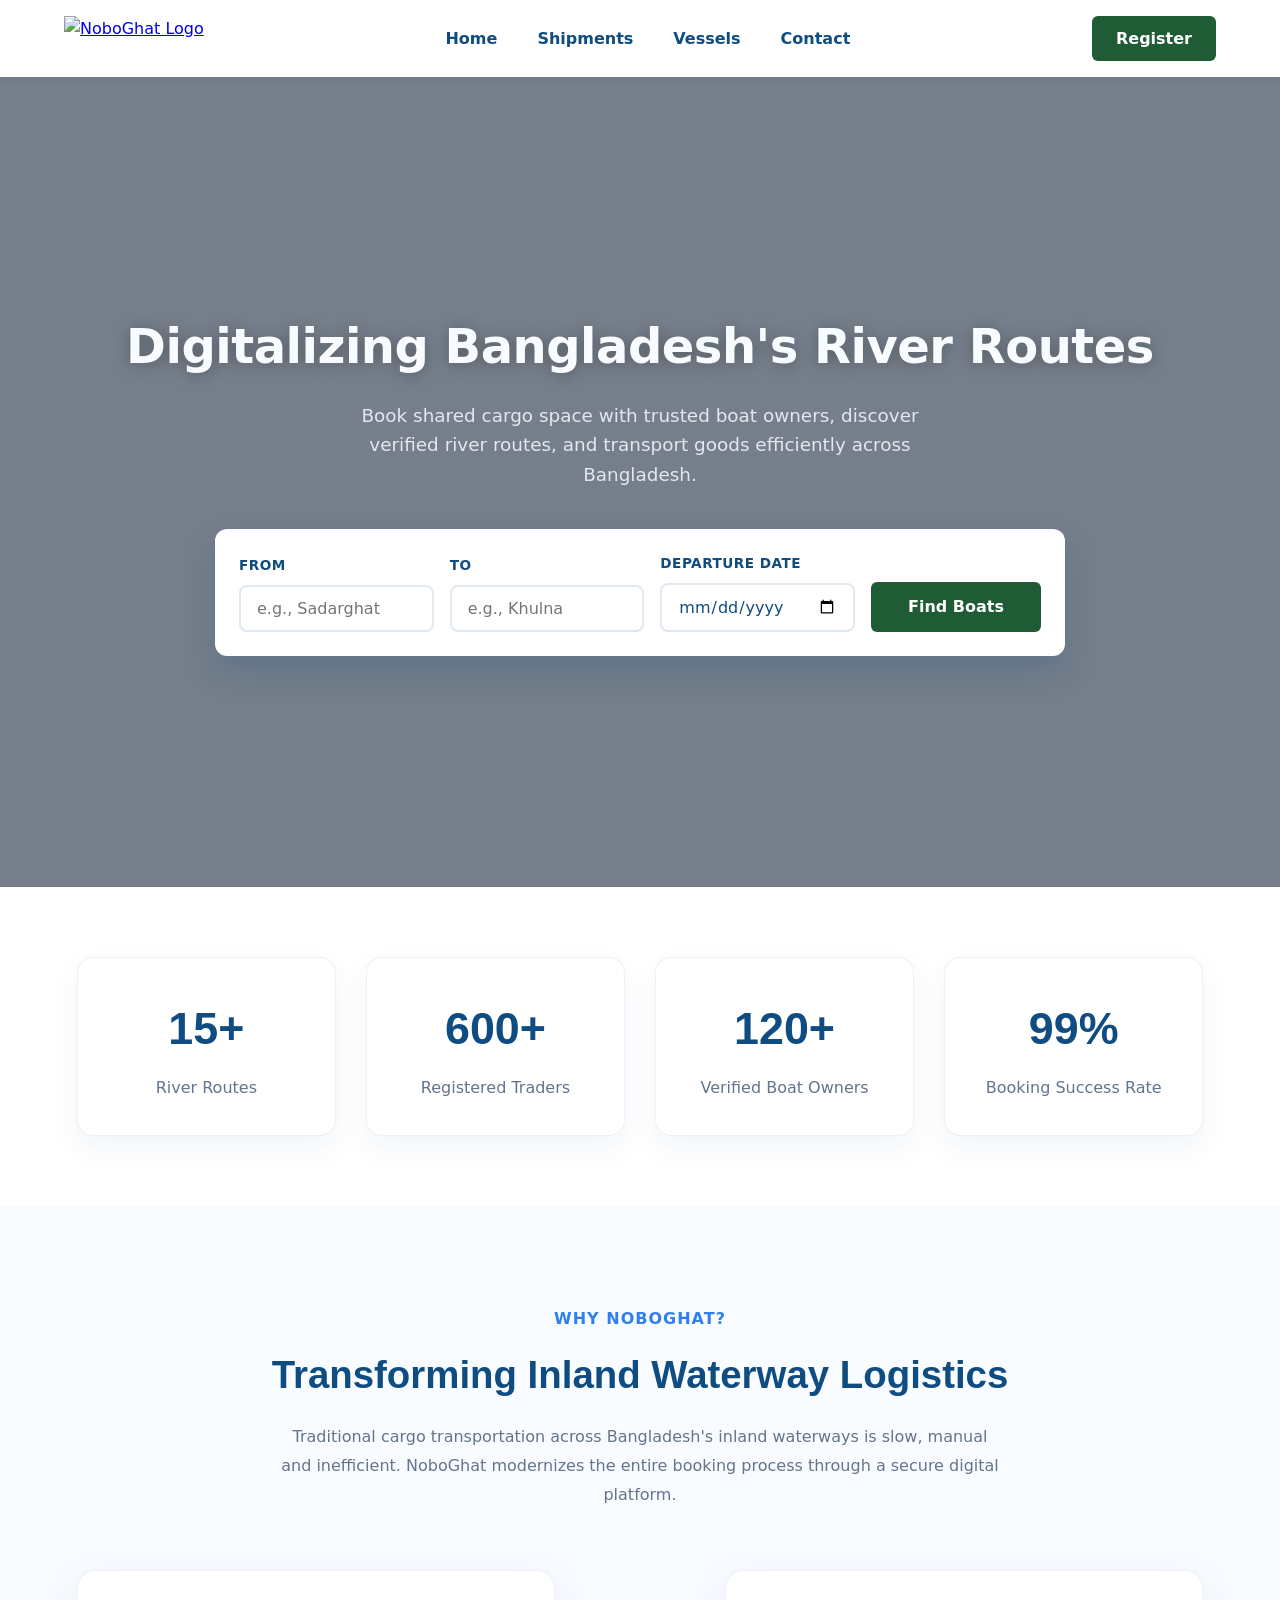
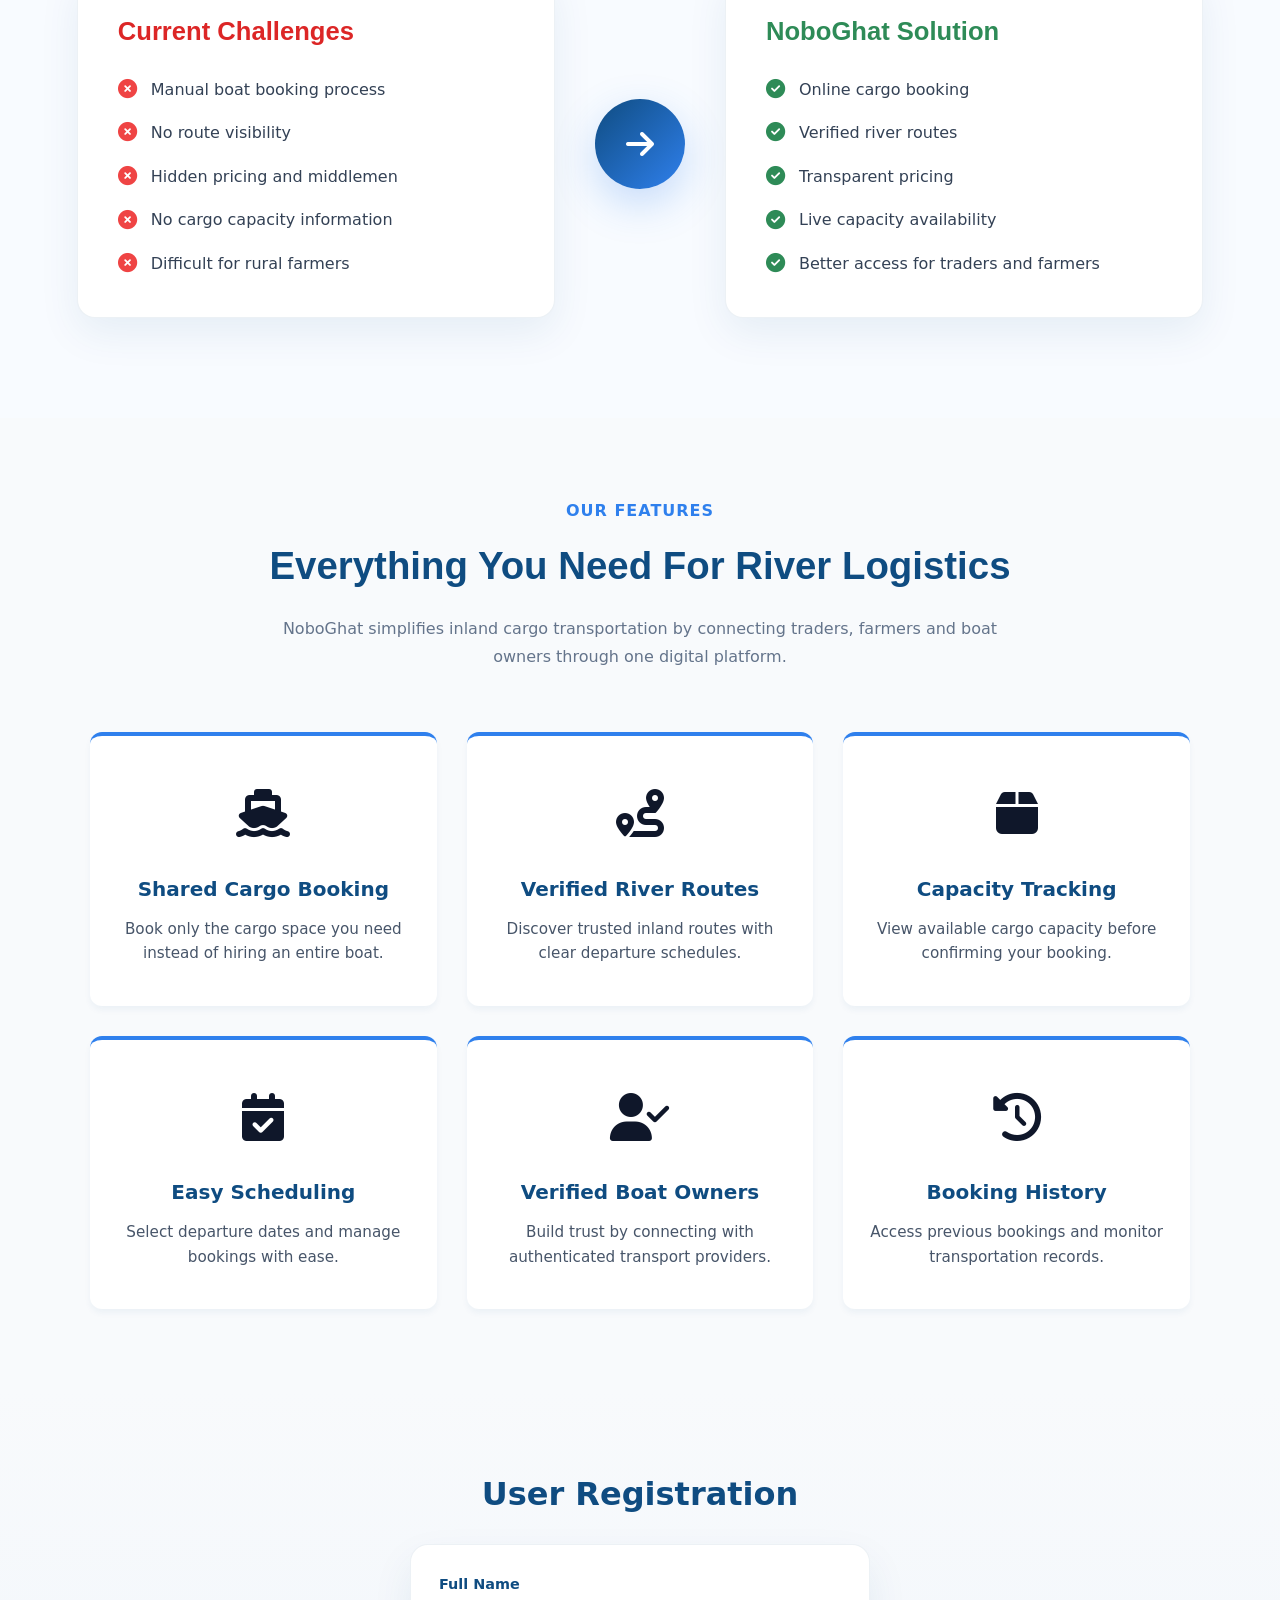
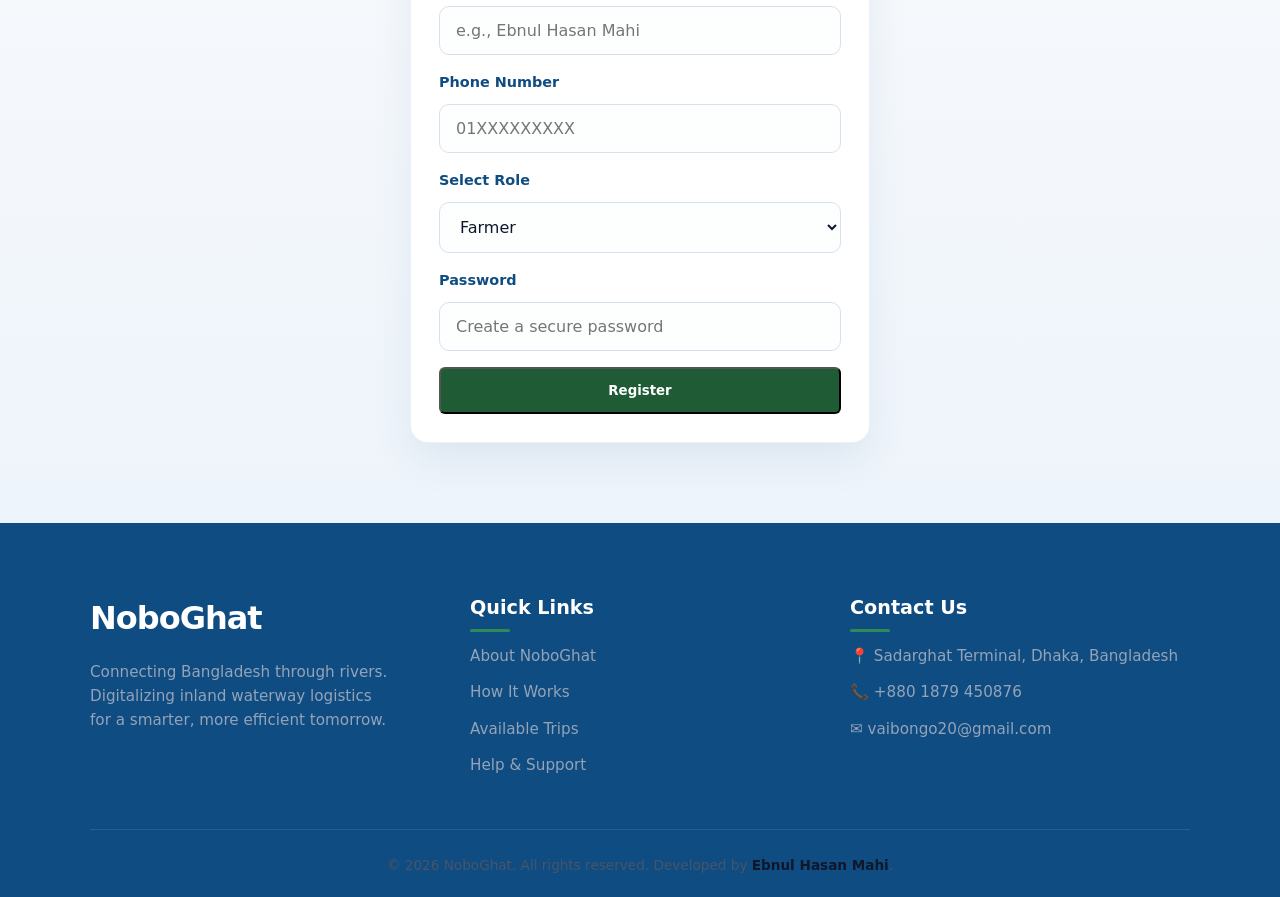
==== commit b7d87299: "chore: prepare Render deployment configuration and fix frontend accessibility" ====
--- a/NoboGhat/frontend/index.html
+++ b/NoboGhat/frontend/index.html
@@ -34,6 +34,7 @@
             </div>
         </nav>
 
+        <main>
         <!-- Hero Section with Route Search -->
         <header class="hero">
             <div class="hero-content">
@@ -333,7 +334,7 @@
                 <input type="text" id="regName" placeholder="e.g., Ebnul Hasan Mahi" required>
                 
                 <label for="regPhone">Phone Number</label>
-                <input type="tel" id="regPhone" placeholder="017XXXXXXXX" required>
+                <input type="tel" id="regPhone" placeholder="01XXXXXXXXX" required>
                 
                 <label for="regRole">Select Role</label>
                 <select id="regRole">
@@ -378,6 +379,7 @@
                 <p>&copy; 2026 NoboGhat. All rights reserved. Developed by <span id="Mahi">Ebnul Hasan Mahi</span>.</p>
             </div>
         </footer>
+        </main>
 
         <script src="./assets/js/api.js"></script>
         <script src="./assets/js/main.js"></script>
--- a/NoboGhat/frontend/assets/css/style.css
+++ b/NoboGhat/frontend/assets/css/style.css
@@ -2,6 +2,24 @@
     --deep-navy: #0F4C81;
     --river-blue: #2F80ED;
     --bd-green: #2E8B57;
+
+    --white: #ffffff;
+    --surface: #F8FAFC;
+
+    --text-dark: #0f172a;
+    --text-light: #64748b;
+
+    --border: #d7e1ee;
+
+    --radius-sm: 6px;
+    --radius-md: 10px;
+    --radius-lg: 16px;
+
+    --shadow-sm: 0 4px 10px rgba(15,76,129,.05);
+    --shadow-md: 0 12px 30px rgba(15,76,129,.08);
+    --shadow-lg: 0 20px 45px rgba(15,76,129,.12);
+
+    --transition: .3s ease;
 }
 
 * {
@@ -53,7 +71,7 @@
 }
 
 .btn-primary {
-    background-color: var(--bd-green);
+    background-color: #1f5c35;
     color: #ffffff;
     padding: 0.6rem 1.5rem;
     text-decoration: none;
@@ -63,9 +81,15 @@
 }
 
 .btn-primary:hover {
-    background-color: #246e45;
+    background-color: #18462a;
     transform: translateY(-1px);
 }
+
+button {
+    background-color: #1f5c35;
+    color: #ffffff;
+}
+
 
 .hamburger {
     display: none;
@@ -227,16 +251,23 @@
         flex-direction: column;
         align-items: stretch;
         padding: 20px;
-        background:rgba(255,255,255,.12);
-        -webkit-backdrop-filter:blur(18px);
-        backdrop-filter:blur(18px);
-        border:1px solid rgba(255,255,255,.25);
+        background: rgba(255, 255, 255, .12);
+        -webkit-backdrop-filter: blur(18px);
+        backdrop-filter: blur(18px);
+        border: 1px solid rgba(255, 255, 255, .25);
+        box-shadow: 0 16px 32px rgba(15, 76, 129, 0.28);
+    }
+
+    .route-search-form .input-group label {
+        color: #f8fbff;
+        text-shadow: 0 1px 3px rgba(0, 0, 0, .35);
     }
 
     .route-search-form .btn-primary {
         margin-top: 10px;
         width: 100%;
         min-width: 0;
+        display: flex;
     }
 }
 
@@ -437,12 +468,13 @@
 .footer-bottom {
     text-align: center;
     padding-top: 25px;
-    color: #64748B;
+    color: #475569;
     font-size: 0.85rem;
 }
 
-#Mahi   {
+#Mahi {
     font-weight: bold;
+    color: #0F172A;
 }
 
 
